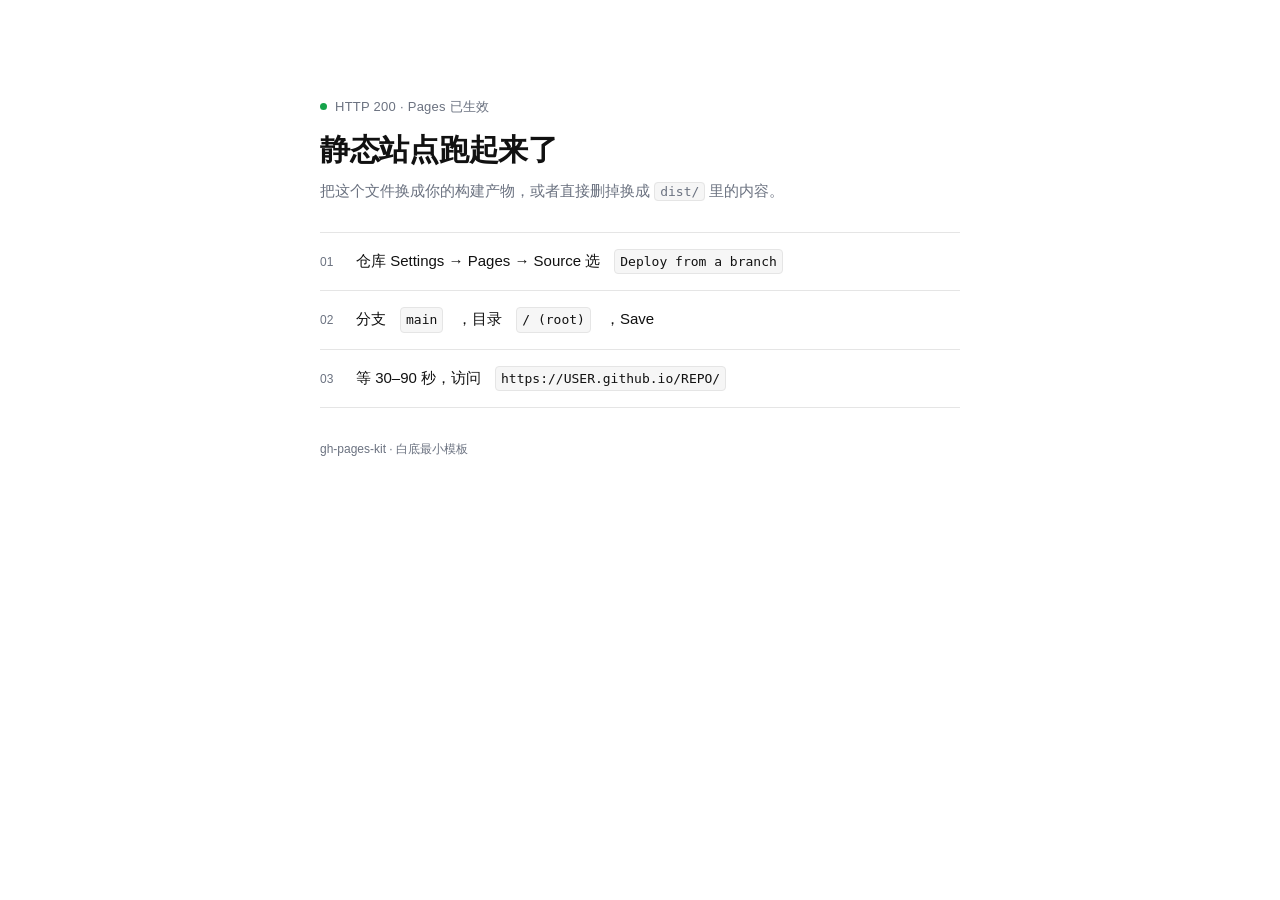
==== index.html @ 3908d476 "Add files via upload" ====
<!doctype html>
<html lang="zh-CN">
<head>
<meta charset="utf-8">
<meta name="viewport" content="width=device-width,initial-scale=1">
<title>站点已上线</title>
<link rel="icon" href="data:image/svg+xml,<svg xmlns='http://www.w3.org/2000/svg' viewBox='0 0 16 16'><rect width='16' height='16' fill='%23111'/></svg>">
<style>
  :root{--line:#e5e5e5;--muted:#6b7280;--ink:#111}
  *{box-sizing:border-box}
  body{margin:0;background:#fff;color:var(--ink);
    font:15px/1.65 -apple-system,BlinkMacSystemFont,"Segoe UI","Microsoft YaHei",sans-serif;
    padding:96px 24px}
  main{max-width:640px;margin:0 auto}
  .dot{display:inline-block;width:7px;height:7px;border-radius:50%;background:#16a34a;
    margin-right:8px;vertical-align:1px}
  .k{font-size:13px;color:var(--muted);letter-spacing:.02em}
  h1{font-size:30px;line-height:1.25;font-weight:600;margin:14px 0 10px;letter-spacing:-.01em}
  p{color:var(--muted);margin:0 0 28px}
  ol{margin:0;padding:0;list-style:none;counter-reset:s;border-top:1px solid var(--line)}
  ol li{counter-increment:s;padding:16px 0;border-bottom:1px solid var(--line);
    display:flex;gap:14px;align-items:baseline}
  ol li::before{content:counter(s,decimal-leading-zero);font-variant-numeric:tabular-nums;
    font-size:12px;color:var(--muted);min-width:22px}
  code{font-family:ui-monospace,SFMono-Regular,Consolas,monospace;font-size:13px;
    background:#f6f6f6;border:1px solid var(--line);border-radius:4px;padding:1px 5px}
  footer{margin-top:32px;font-size:12px;color:var(--muted)}
</style>
</head>
<body>
<main>
  <div class="k"><span class="dot"></span>HTTP 200 · Pages 已生效</div>
  <h1>静态站点跑起来了</h1>
  <p>把这个文件换成你的构建产物，或者直接删掉换成 <code>dist/</code> 里的内容。</p>
  <ol>
    <li>仓库 Settings → Pages → Source 选 <code>Deploy from a branch</code></li>
    <li>分支 <code>main</code>，目录 <code>/ (root)</code>，Save</li>
    <li>等 30–90 秒，访问 <code>https://USER.github.io/REPO/</code></li>
  </ol>
  <footer>gh-pages-kit · 白底最小模板</footer>
</main>
</body>
</html>
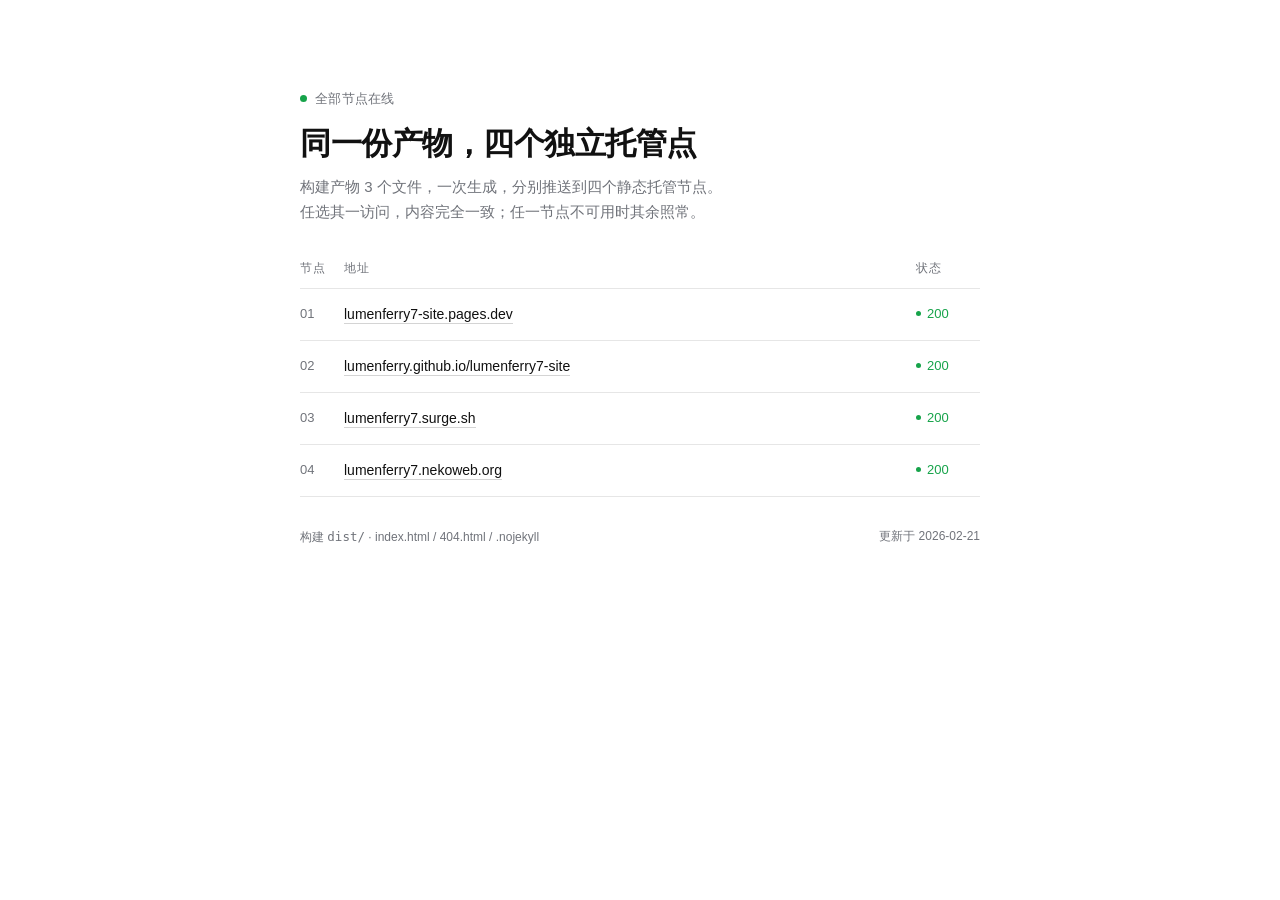
==== commit 2c689a5e: "Add files via upload" ====
--- a/index.html
+++ b/index.html
@@ -3,41 +3,59 @@
 <head>
 <meta charset="utf-8">
 <meta name="viewport" content="width=device-width,initial-scale=1">
-<title>站点已上线</title>
-<link rel="icon" href="data:image/svg+xml,<svg xmlns='http://www.w3.org/2000/svg' viewBox='0 0 16 16'><rect width='16' height='16' fill='%23111'/></svg>">
+<title>站点状态</title>
+<link rel="icon" href="data:image/svg+xml,<svg xmlns='http://www.w3.org/2000/svg' viewBox='0 0 16 16'><rect width='16' height='16' fill='%23111'/><rect x='6' y='6' width='4' height='4' fill='%2316a34a'/></svg>">
 <style>
-  :root{--line:#e5e5e5;--muted:#6b7280;--ink:#111}
+  :root{--line:#e6e6e6;--muted:#70737a;--ink:#111;--ok:#16a34a}
   *{box-sizing:border-box}
   body{margin:0;background:#fff;color:var(--ink);
     font:15px/1.65 -apple-system,BlinkMacSystemFont,"Segoe UI","Microsoft YaHei",sans-serif;
-    padding:96px 24px}
-  main{max-width:640px;margin:0 auto}
-  .dot{display:inline-block;width:7px;height:7px;border-radius:50%;background:#16a34a;
-    margin-right:8px;vertical-align:1px}
-  .k{font-size:13px;color:var(--muted);letter-spacing:.02em}
-  h1{font-size:30px;line-height:1.25;font-weight:600;margin:14px 0 10px;letter-spacing:-.01em}
-  p{color:var(--muted);margin:0 0 28px}
-  ol{margin:0;padding:0;list-style:none;counter-reset:s;border-top:1px solid var(--line)}
-  ol li{counter-increment:s;padding:16px 0;border-bottom:1px solid var(--line);
-    display:flex;gap:14px;align-items:baseline}
-  ol li::before{content:counter(s,decimal-leading-zero);font-variant-numeric:tabular-nums;
-    font-size:12px;color:var(--muted);min-width:22px}
-  code{font-family:ui-monospace,SFMono-Regular,Consolas,monospace;font-size:13px;
-    background:#f6f6f6;border:1px solid var(--line);border-radius:4px;padding:1px 5px}
-  footer{margin-top:32px;font-size:12px;color:var(--muted)}
+    padding:88px 24px 64px;-webkit-font-smoothing:antialiased}
+  main{max-width:680px;margin:0 auto}
+  .row{display:flex;align-items:center;gap:8px;font-size:13px;color:var(--muted);letter-spacing:.02em}
+  .dot{width:7px;height:7px;border-radius:50%;background:var(--ok)}
+  h1{font-size:31px;line-height:1.22;font-weight:600;letter-spacing:-.015em;margin:16px 0 12px}
+  .lede{color:var(--muted);margin:0 0 34px;max-width:52ch}
+  table{width:100%;border-collapse:collapse;font-size:14px}
+  th{text-align:left;font-weight:500;font-size:12px;letter-spacing:.06em;color:var(--muted);
+    text-transform:uppercase;padding:0 0 9px;border-bottom:1px solid var(--line)}
+  td{padding:14px 0;border-bottom:1px solid var(--line);vertical-align:top}
+  td.n{font-variant-numeric:tabular-nums;color:var(--muted);width:44px;font-size:13px}
+  a{color:var(--ink);text-decoration:none;border-bottom:1px solid #d4d4d4;padding-bottom:1px}
+  a:hover{border-bottom-color:var(--ink)}
+  .st{font-size:13px;color:var(--ok);white-space:nowrap;width:64px}
+  .st::before{content:"";display:inline-block;width:5px;height:5px;border-radius:50%;
+    background:var(--ok);margin-right:6px;vertical-align:2px}
+  footer{margin-top:30px;font-size:12px;color:var(--muted);display:flex;justify-content:space-between;
+    gap:16px;flex-wrap:wrap}
+  code{font-family:ui-monospace,SFMono-Regular,Consolas,monospace;font-size:12.5px}
+  @media(max-width:560px){
+    body{padding:56px 18px 40px}
+    h1{font-size:25px}
+    td.n{width:34px}
+    .st{width:auto}
+    footer{flex-direction:column;gap:6px}
+  }
 </style>
 </head>
 <body>
 <main>
-  <div class="k"><span class="dot"></span>HTTP 200 · Pages 已生效</div>
-  <h1>静态站点跑起来了</h1>
-  <p>把这个文件换成你的构建产物，或者直接删掉换成 <code>dist/</code> 里的内容。</p>
-  <ol>
-    <li>仓库 Settings → Pages → Source 选 <code>Deploy from a branch</code></li>
-    <li>分支 <code>main</code>，目录 <code>/ (root)</code>，Save</li>
-    <li>等 30–90 秒，访问 <code>https://USER.github.io/REPO/</code></li>
-  </ol>
-  <footer>gh-pages-kit · 白底最小模板</footer>
+  <div class="row"><span class="dot"></span>全部节点在线</div>
+  <h1>同一份产物，四个独立托管点</h1>
+  <p class="lede">构建产物 3 个文件，一次生成，分别推送到四个静态托管节点。任选其一访问，内容完全一致；任一节点不可用时其余照常。</p>
+  <table>
+    <thead><tr><th>节点</th><th>地址</th><th>状态</th></tr></thead>
+    <tbody>
+      <tr><td class="n">01</td><td><a href="https://lumenferry7-site.pages.dev/">lumenferry7-site.pages.dev</a></td><td class="st">200</td></tr>
+      <tr><td class="n">02</td><td><a href="https://lumenferry.github.io/lumenferry7-site/">lumenferry.github.io/lumenferry7-site</a></td><td class="st">200</td></tr>
+      <tr><td class="n">03</td><td><a href="https://lumenferry7.surge.sh/">lumenferry7.surge.sh</a></td><td class="st">200</td></tr>
+      <tr><td class="n">04</td><td><a href="https://lumenferry7.nekoweb.org/">lumenferry7.nekoweb.org</a></td><td class="st">200</td></tr>
+    </tbody>
+  </table>
+  <footer>
+    <span>构建 <code>dist/</code> · index.html / 404.html / .nojekyll</span>
+    <span>更新于 2026-02-21</span>
+  </footer>
 </main>
 </body>
 </html>
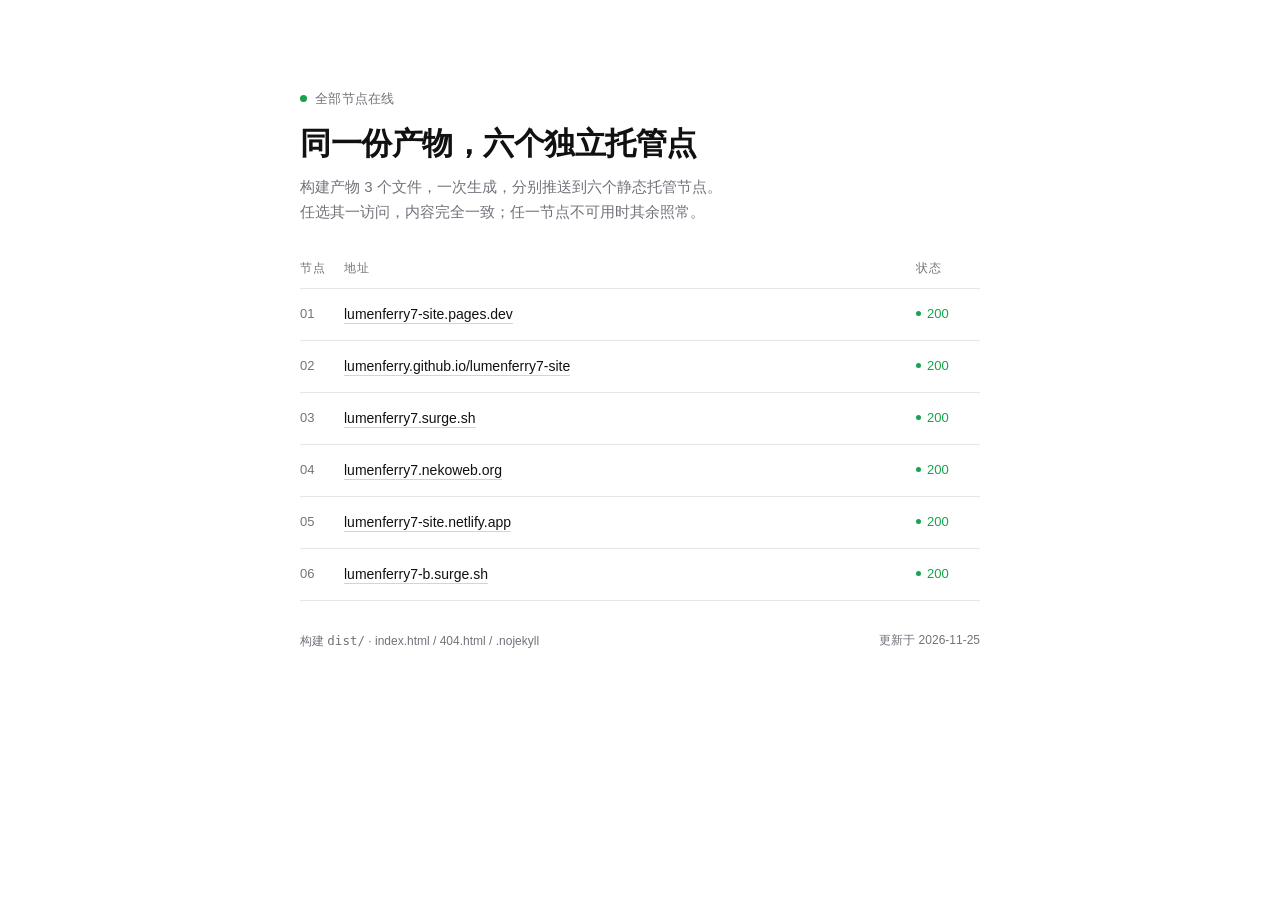
==== commit 5d3b0b95: "Add files via upload" ====
--- a/index.html
+++ b/index.html
@@ -41,20 +41,22 @@
 <body>
 <main>
   <div class="row"><span class="dot"></span>全部节点在线</div>
-  <h1>同一份产物，四个独立托管点</h1>
-  <p class="lede">构建产物 3 个文件，一次生成，分别推送到四个静态托管节点。任选其一访问，内容完全一致；任一节点不可用时其余照常。</p>
+  <h1>同一份产物，六个独立托管点</h1>
+  <p class="lede">构建产物 3 个文件，一次生成，分别推送到六个静态托管节点。任选其一访问，内容完全一致；任一节点不可用时其余照常。</p>
   <table>
     <thead><tr><th>节点</th><th>地址</th><th>状态</th></tr></thead>
     <tbody>
       <tr><td class="n">01</td><td><a href="https://lumenferry7-site.pages.dev/">lumenferry7-site.pages.dev</a></td><td class="st">200</td></tr>
       <tr><td class="n">02</td><td><a href="https://lumenferry.github.io/lumenferry7-site/">lumenferry.github.io/lumenferry7-site</a></td><td class="st">200</td></tr>
       <tr><td class="n">03</td><td><a href="https://lumenferry7.surge.sh/">lumenferry7.surge.sh</a></td><td class="st">200</td></tr>
-      <tr><td class="n">04</td><td><a href="https://lumenferry7.nekoweb.org/">lumenferry7.nekoweb.org</a></td><td class="st">200</td></tr>
+      <tr><td class="n">04</td><td><a href="https://lumenferry7.nekoweb.org/">lumenferry7.nekoweb.org</a></td><td class="st">200</td></tr>
+      <tr><td class="n">05</td><td><a href="https://lumenferry7-site.netlify.app/">lumenferry7-site.netlify.app</a></td><td class="st">200</td></tr>
+      <tr><td class="n">06</td><td><a href="https://lumenferry7-b.surge.sh/">lumenferry7-b.surge.sh</a></td><td class="st">200</td></tr>
     </tbody>
   </table>
   <footer>
     <span>构建 <code>dist/</code> · index.html / 404.html / .nojekyll</span>
-    <span>更新于 2026-02-21</span>
+    <span>更新于 2026-11-25</span>
   </footer>
 </main>
 </body>
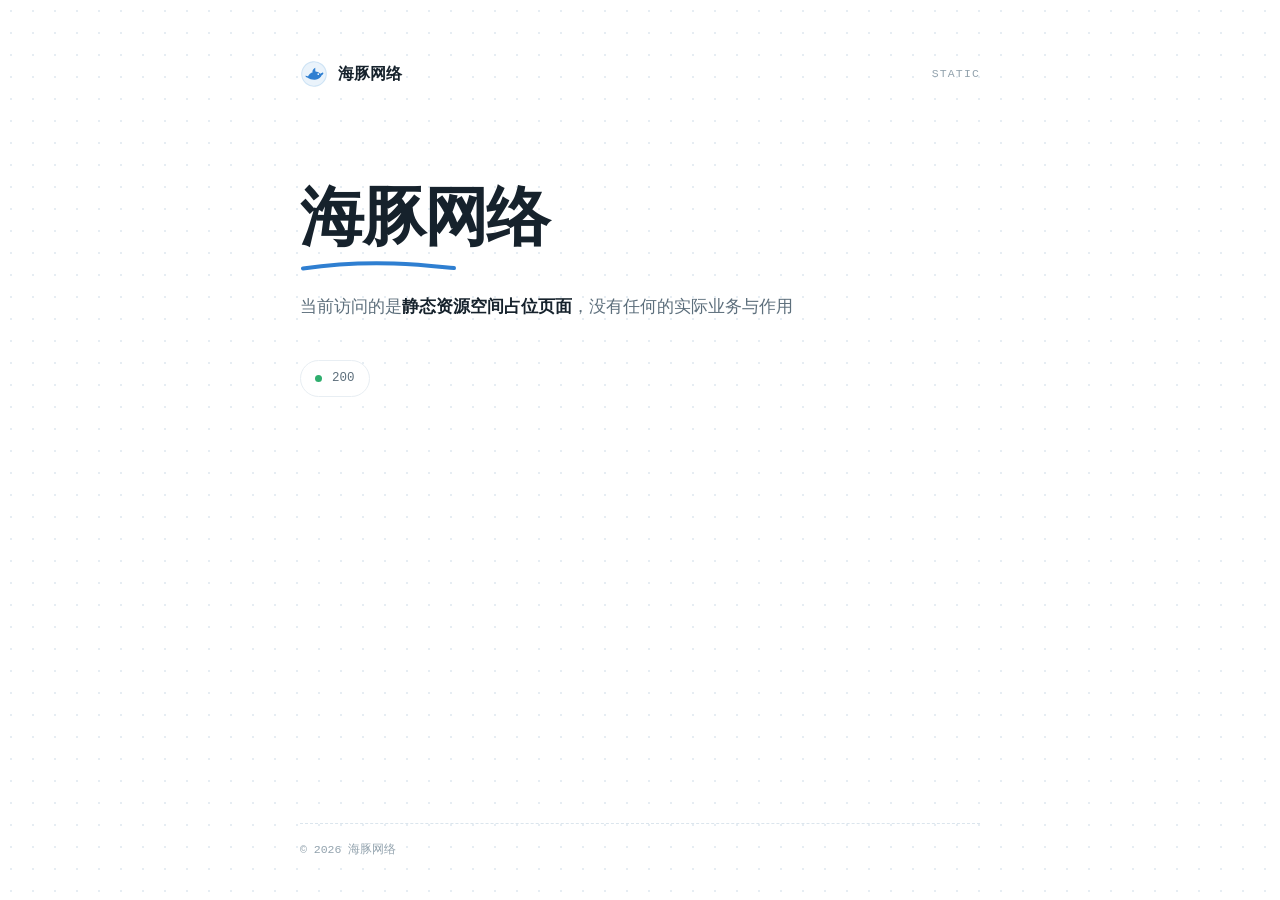
==== commit 36b3c7af: "Add files via upload" ====
--- a/index.html
+++ b/index.html
@@ -1,63 +1,40 @@
-<!doctype html>
+<!DOCTYPE html>
 <html lang="zh-CN">
 <head>
 <meta charset="utf-8">
-<meta name="viewport" content="width=device-width,initial-scale=1">
-<title>站点状态</title>
-<link rel="icon" href="data:image/svg+xml,<svg xmlns='http://www.w3.org/2000/svg' viewBox='0 0 16 16'><rect width='16' height='16' fill='%23111'/><rect x='6' y='6' width='4' height='4' fill='%2316a34a'/></svg>">
-<style>
-  :root{--line:#e6e6e6;--muted:#70737a;--ink:#111;--ok:#16a34a}
-  *{box-sizing:border-box}
-  body{margin:0;background:#fff;color:var(--ink);
-    font:15px/1.65 -apple-system,BlinkMacSystemFont,"Segoe UI","Microsoft YaHei",sans-serif;
-    padding:88px 24px 64px;-webkit-font-smoothing:antialiased}
-  main{max-width:680px;margin:0 auto}
-  .row{display:flex;align-items:center;gap:8px;font-size:13px;color:var(--muted);letter-spacing:.02em}
-  .dot{width:7px;height:7px;border-radius:50%;background:var(--ok)}
-  h1{font-size:31px;line-height:1.22;font-weight:600;letter-spacing:-.015em;margin:16px 0 12px}
-  .lede{color:var(--muted);margin:0 0 34px;max-width:52ch}
-  table{width:100%;border-collapse:collapse;font-size:14px}
-  th{text-align:left;font-weight:500;font-size:12px;letter-spacing:.06em;color:var(--muted);
-    text-transform:uppercase;padding:0 0 9px;border-bottom:1px solid var(--line)}
-  td{padding:14px 0;border-bottom:1px solid var(--line);vertical-align:top}
-  td.n{font-variant-numeric:tabular-nums;color:var(--muted);width:44px;font-size:13px}
-  a{color:var(--ink);text-decoration:none;border-bottom:1px solid #d4d4d4;padding-bottom:1px}
-  a:hover{border-bottom-color:var(--ink)}
-  .st{font-size:13px;color:var(--ok);white-space:nowrap;width:64px}
-  .st::before{content:"";display:inline-block;width:5px;height:5px;border-radius:50%;
-    background:var(--ok);margin-right:6px;vertical-align:2px}
-  footer{margin-top:30px;font-size:12px;color:var(--muted);display:flex;justify-content:space-between;
-    gap:16px;flex-wrap:wrap}
-  code{font-family:ui-monospace,SFMono-Regular,Consolas,monospace;font-size:12.5px}
-  @media(max-width:560px){
-    body{padding:56px 18px 40px}
-    h1{font-size:25px}
-    td.n{width:34px}
-    .st{width:auto}
-    footer{flex-direction:column;gap:6px}
-  }
-</style>
+<meta name="viewport" content="width=device-width, initial-scale=1">
+<title>海豚网络</title>
+<meta name="description" content="海豚网络的静态资源空间，当前为占位页面。">
+<link rel="stylesheet" href="./fdd78a0e.css">
 </head>
 <body>
-<main>
-  <div class="row"><span class="dot"></span>全部节点在线</div>
-  <h1>同一份产物，六个独立托管点</h1>
-  <p class="lede">构建产物 3 个文件，一次生成，分别推送到六个静态托管节点。任选其一访问，内容完全一致；任一节点不可用时其余照常。</p>
-  <table>
-    <thead><tr><th>节点</th><th>地址</th><th>状态</th></tr></thead>
-    <tbody>
-      <tr><td class="n">01</td><td><a href="https://lumenferry7-site.pages.dev/">lumenferry7-site.pages.dev</a></td><td class="st">200</td></tr>
-      <tr><td class="n">02</td><td><a href="https://lumenferry.github.io/lumenferry7-site/">lumenferry.github.io/lumenferry7-site</a></td><td class="st">200</td></tr>
-      <tr><td class="n">03</td><td><a href="https://lumenferry7.surge.sh/">lumenferry7.surge.sh</a></td><td class="st">200</td></tr>
-      <tr><td class="n">04</td><td><a href="https://lumenferry7.nekoweb.org/">lumenferry7.nekoweb.org</a></td><td class="st">200</td></tr>
-      <tr><td class="n">05</td><td><a href="https://lumenferry7-site.netlify.app/">lumenferry7-site.netlify.app</a></td><td class="st">200</td></tr>
-      <tr><td class="n">06</td><td><a href="https://lumenferry7-b.surge.sh/">lumenferry7-b.surge.sh</a></td><td class="st">200</td></tr>
-    </tbody>
-  </table>
+<div class="page">
+  <header>
+    <div class="brand">
+      <svg viewBox="0 0 32 32" fill="none" aria-hidden="true">
+        <circle cx="16" cy="16" r="14" fill="#eaf3fb" stroke="#cfe4f5" stroke-width="1.3"/>
+        <path d="M8.2 19.6c1.5-3.8 4.4-6 8.2-6.2 2.9-.1 5.1 1 6.6 3l2.4-.9c.9-.3 1.5.1 1.3 1-.2.8-.9 1.4-1.9 1.7-1.4 3-4.6 4.7-8.4 4.4-3.4-.2-6-1.3-8.2-3Z" fill="#2f7fd1"/>
+        <path d="M8.2 19.6c-1.2-.5-1.9-1.4-2.3-2.7 1.4.1 2.4.5 3.2 1.3Z" fill="#2f7fd1"/>
+        <path d="M14.4 13.5c.4-2.3 1.7-3.8 3.8-4.5-.3 2.4-.4 4-.1 5.1" fill="#2f7fd1"/>
+        <circle cx="20.8" cy="16.7" r=".95" fill="#fff"/>
+      </svg>
+      <span>海豚网络</span>
+    </div>
+    <span class="meta">static</span>
+  </header>
+  <main>
+    <h1>海豚网络</h1>
+    <svg class="underline" viewBox="0 0 240 12" fill="none" aria-hidden="true">
+      <path d="M3 8.5c30-4.4 60-6 91-5 17 .6 34 2 51 3.8 3 .3 6 .6 9 .8"
+            stroke="currentColor" stroke-width="4" stroke-linecap="round"/>
+    </svg>
+    <p class="lead">当前访问的是<b>静态资源空间占位页面</b>，没有任何的实际业务与作用</p>
+    <div class="status"><i></i>200</div>
+  </main>
   <footer>
-    <span>构建 <code>dist/</code> · index.html / 404.html / .nojekyll</span>
-    <span>更新于 2026-11-25</span>
+    <span>© <span id="year">2026</span> 海豚网络</span>
   </footer>
-</main>
+</div>
+<script src="./8aa293cb.js" defer></script>
 </body>
-</html>
+</html>
--- a/fdd78a0e.css
+++ b/fdd78a0e.css
@@ -0,0 +1 @@
+:root{--paper:#ffffff;--ink:#16222c;--ink-2:#5d6f7c;--ink-3:#93a3ae;--blue:#2f7fd1;--line:#e8eef3;--mono:ui-monospace,SFMono-Regular,"SF Mono",Menlo,Consolas,"Liberation Mono",monospace}*{box-sizing:border-box}html{-webkit-text-size-adjust:100%}body{margin:0;min-height:100vh;color:var(--ink);background-color:var(--paper);background-image:radial-gradient(#e6edf3 1px,transparent 1px);background-size:22px 22px;font-family:-apple-system,BlinkMacSystemFont,"Segoe UI","PingFang SC","Hiragino Sans GB","Microsoft YaHei","Noto Sans SC",sans-serif;-webkit-font-smoothing:antialiased;line-height:1.7;display:flex;flex-direction:column}.page{width:min(760px,100%);margin:0 auto;padding:clamp(26px,6vw,60px) clamp(20px,6vw,40px) 40px;flex:1;display:flex;flex-direction:column}header{display:flex;align-items:center;justify-content:space-between;gap:16px;flex-wrap:wrap}.brand{display:flex;align-items:center;gap:10px;font-weight:800;font-size:16px}.brand svg{width:28px;height:28px;flex:none;transform:rotate(-6deg)}.meta{font-family:var(--mono);font-size:11.5px;letter-spacing:.1em;color:var(--ink-3);text-transform:uppercase}main{padding:clamp(48px,12vw,96px) 0 clamp(32px,7vw,56px)}h1{margin:0;font-size:clamp(38px,8.4vw,64px);line-height:1.06;letter-spacing:-.03em;font-weight:800}.underline{display:block;width:min(240px,54%);height:12px;margin:8px 0 20px;color:var(--blue)}.lead{margin:0;max-width:34em;font-size:clamp(14.5px,2vw,16.5px);color:var(--ink-2)}.lead b{color:var(--ink);font-weight:600}.status{margin-top:clamp(28px,6vw,40px);display:inline-flex;align-items:center;gap:10px;font-family:var(--mono);font-size:12.5px;color:var(--ink-2);border:1px solid var(--line);border-radius:999px;padding:7px 14px;background:#fff}.status i{width:7px;height:7px;border-radius:50%;background:#2fae6e;flex:none}footer{margin-top:auto;padding-top:16px;border-top:1px dashed #dbe5ed;display:flex;justify-content:space-between;gap:12px;flex-wrap:wrap;font-family:var(--mono);font-size:11.5px;color:var(--ink-3)}
